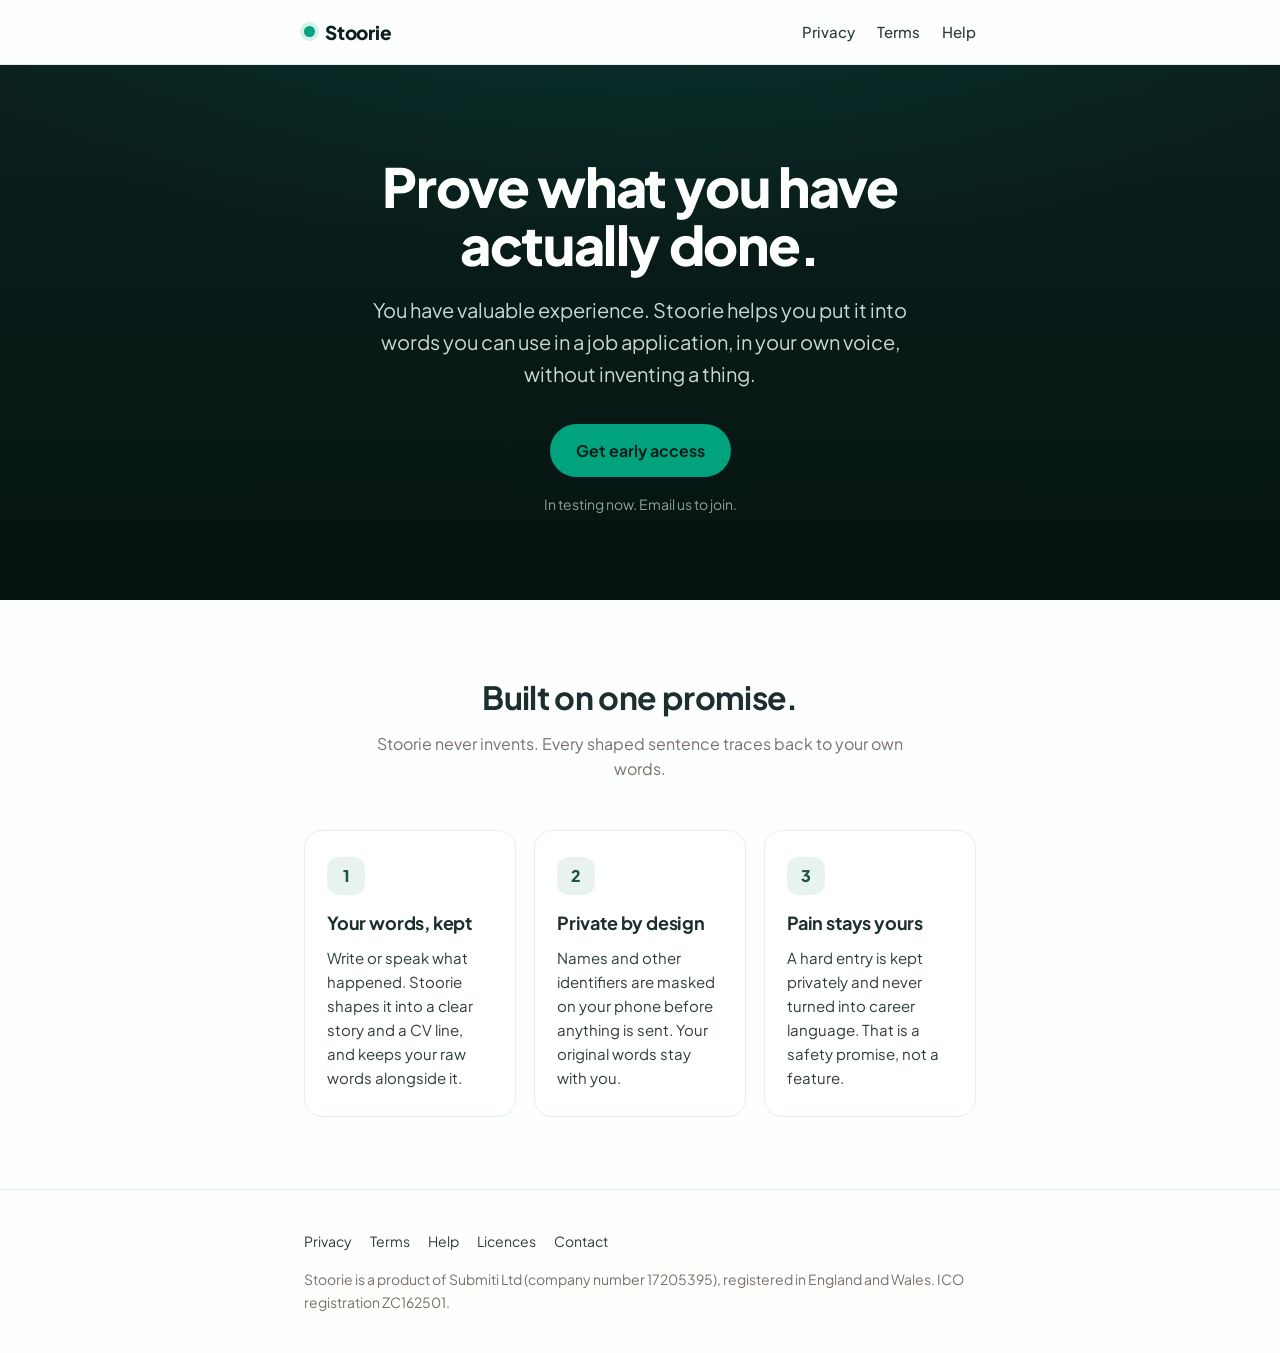
==== index.html @ b96b311a "Initial publish: Stoorie site (privacy, terms, help, landing)" ====
<!doctype html>
<html lang="en">
<head>
<meta charset="utf-8" />
<meta name="viewport" content="width=device-width, initial-scale=1" />
<title>Stoorie, prove what you have done</title>
<meta name="description" content="Stoorie turns the real things you have done into language you can use in job applications and interviews, without inventing anything." />
<link rel="preconnect" href="https://fonts.googleapis.com" />
<link rel="preconnect" href="https://fonts.gstatic.com" crossorigin />
<link href="https://fonts.googleapis.com/css2?family=IBM+Plex+Mono:wght@400;500&family=Plus+Jakarta+Sans:wght@400;500;600;700;800&display=swap" rel="stylesheet" />
<link rel="stylesheet" href="styles.css" />
</head>
<body>
<header class="site-head"><div class="wrap">
  <a class="brand" href="index.html"><span class="dot"></span>Stoorie</a>
  <nav class="nav">
    <a href="privacy.html">Privacy</a>
    <a href="terms.html">Terms</a>
    <a href="help.html">Help</a>
  </nav>
</div></header>
<section class="hero"><div class="wrap">
  <h1>Prove what you have actually done.</h1>
  <p>You have valuable experience. Stoorie helps you put it into words you can use in a job application, in your own voice, without inventing a thing.</p>
  <a class="cta" href="mailto:admin@stoorie.com?subject=Stoorie%20early%20access">Get early access</a>
  <span class="cta-note">In testing now. Email us to join.</span>
</div></section>

<section class="promise"><div class="wrap">
  <h2>Built on one promise.</h2>
  <p class="lead">Stoorie never invents. Every shaped sentence traces back to your own words.</p>
  <div class="cards">
    <div class="card">
      <span class="mark">1</span>
      <h3>Your words, kept</h3>
      <p>Write or speak what happened. Stoorie shapes it into a clear story and a CV line, and keeps your raw words alongside it.</p>
    </div>
    <div class="card">
      <span class="mark">2</span>
      <h3>Private by design</h3>
      <p>Names and other identifiers are masked on your phone before anything is sent. Your original words stay with you.</p>
    </div>
    <div class="card">
      <span class="mark">3</span>
      <h3>Pain stays yours</h3>
      <p>A hard entry is kept privately and never turned into career language. That is a safety promise, not a feature.</p>
    </div>
  </div>
</div></section>
<footer class="site-foot"><div class="wrap">
  <div class="links">
    <a href="privacy.html">Privacy</a>
    <a href="terms.html">Terms</a>
    <a href="help.html">Help</a>
    <a href="licences.html">Licences</a>
    <a href="mailto:admin@stoorie.com">Contact</a>
  </div>
  <div class="legal-line">
    Stoorie is a product of Submiti Ltd (company number 17205395),
    registered in England and Wales. ICO registration ZC162501.
  </div>
</div></footer>
</body>
</html>
---- styles.css ----
/* Stoorie marketing + legal site. Brand colours mirror mobile/src/theme.ts. */
:root {
  --dark: #0A1F1E;
  --deeper: #06140F;
  --light: #FDFFFE;
  --paper: #FEFEFC;
  --surface: #FFFFFF;
  --act: #00664E;
  --act-deep: #004D3A;
  --act-bright: #00A37D;
  --sage: #E8F3EF;
  --sage-ink: #1E5347;
  --text: #1C2E2D;
  --text-soft: #2E3D3C;
  --text-mute: #78716C;
  --border: #E8EEEB;
  --maxw: 720px;
}

* { box-sizing: border-box; }

html { -webkit-text-size-adjust: 100%; scroll-behavior: smooth; }

body {
  margin: 0;
  font-family: 'Plus Jakarta Sans', -apple-system, BlinkMacSystemFont, 'Segoe UI', Roboto, sans-serif;
  color: var(--text);
  background: var(--light);
  line-height: 1.6;
  -webkit-font-smoothing: antialiased;
}

a { color: var(--act); text-decoration: none; }
a:hover { text-decoration: underline; }

.wrap { max-width: var(--maxw); margin: 0 auto; padding: 0 24px; }

/* Header */
.site-head {
  position: sticky; top: 0; z-index: 10;
  background: rgba(253, 255, 254, 0.86);
  backdrop-filter: saturate(160%) blur(12px);
  border-bottom: 1px solid var(--border);
}
.site-head .wrap {
  display: flex; align-items: center; justify-content: space-between;
  height: 64px;
}
.brand {
  display: inline-flex; align-items: center; gap: 10px;
  font-weight: 800; font-size: 19px; letter-spacing: -0.01em;
  color: var(--dark);
}
.brand:hover { text-decoration: none; }
.brand .dot {
  width: 11px; height: 11px; border-radius: 50%;
  background: var(--act-bright);
  box-shadow: 0 0 0 4px rgba(0, 163, 125, 0.16);
}
.nav { display: flex; gap: 22px; font-size: 15px; font-weight: 500; }
.nav a { color: var(--text-soft); }

/* Hero */
.hero {
  background:
    radial-gradient(1100px 460px at 50% -120px, rgba(0,163,125,0.16), transparent 70%),
    linear-gradient(180deg, var(--dark), var(--deeper));
  color: var(--light);
  padding: 92px 0 84px;
  text-align: center;
}
.hero h1 {
  font-size: clamp(34px, 6vw, 54px);
  line-height: 1.08; letter-spacing: -0.025em;
  font-weight: 800; margin: 0 0 20px;
}
.hero p {
  font-size: clamp(17px, 2.4vw, 20px);
  color: #C8D8D3; max-width: 560px; margin: 0 auto 34px;
}
.cta {
  display: inline-flex; align-items: center; gap: 9px;
  background: var(--act-bright); color: #04201A;
  font-weight: 700; font-size: 16px;
  padding: 14px 26px; border-radius: 999px;
  transition: transform 0.12s ease, background 0.12s ease;
}
.cta:hover { background: #18B690; text-decoration: none; transform: translateY(-1px); }
.cta-note { display: block; margin-top: 16px; font-size: 14px; color: #8AA39C; }

/* Promise strip */
.promise { padding: 72px 0; }
.promise h2 {
  text-align: center; font-size: clamp(24px, 4vw, 32px);
  letter-spacing: -0.02em; margin: 0 0 8px;
}
.promise .lead {
  text-align: center; color: var(--text-mute);
  max-width: 540px; margin: 0 auto 48px;
}
.cards { display: grid; gap: 18px; grid-template-columns: 1fr; }
@media (min-width: 640px) { .cards { grid-template-columns: repeat(3, 1fr); } }
.card {
  background: var(--surface);
  border: 1px solid var(--border);
  border-radius: 18px;
  padding: 26px 22px;
}
.card h3 { margin: 0 0 8px; font-size: 18px; letter-spacing: -0.01em; }
.card p { margin: 0; color: var(--text-soft); font-size: 15px; }
.card .mark {
  display: inline-flex; width: 38px; height: 38px; margin-bottom: 14px;
  align-items: center; justify-content: center;
  border-radius: 12px; background: var(--sage); color: var(--sage-ink);
  font-weight: 800;
}

/* Legal / doc pages */
.doc { padding: 56px 0 96px; }
.doc-head { margin-bottom: 36px; }
.doc-head h1 {
  font-size: clamp(28px, 5vw, 40px); letter-spacing: -0.025em;
  margin: 0 0 6px;
}
.doc-head .updated { color: var(--text-mute); font-size: 14px; }
.doc h2 {
  font-size: 20px; letter-spacing: -0.01em;
  margin: 34px 0 8px; color: var(--dark);
}
.doc p { margin: 0 0 14px; color: var(--text-soft); }
.doc .faq { border-top: 1px solid var(--border); padding: 22px 0; }
.doc .faq:last-of-type { border-bottom: 1px solid var(--border); }
.doc .faq h3 { margin: 0 0 8px; font-size: 17px; letter-spacing: -0.01em; }
.doc .faq p { margin: 0; }
.doc table { width: 100%; border-collapse: collapse; margin: 18px 0; font-size: 15px; }
.doc th, .doc td { text-align: left; padding: 11px 12px; border-bottom: 1px solid var(--border); }
.doc th { color: var(--text-mute); font-weight: 600; font-size: 13px; text-transform: uppercase; letter-spacing: 0.04em; }
.doc code { font-family: 'IBM Plex Mono', ui-monospace, monospace; font-size: 0.92em; }

/* Footer */
.site-foot {
  border-top: 1px solid var(--border);
  background: var(--paper);
  padding: 40px 0;
  font-size: 14px; color: var(--text-mute);
}
.site-foot .wrap {
  display: flex; flex-wrap: wrap; gap: 16px 28px;
  align-items: center; justify-content: space-between;
}
.site-foot .links { display: flex; flex-wrap: wrap; gap: 18px; }
.site-foot a { color: var(--text-soft); }
.site-foot .legal-line { width: 100%; color: var(--text-mute); }
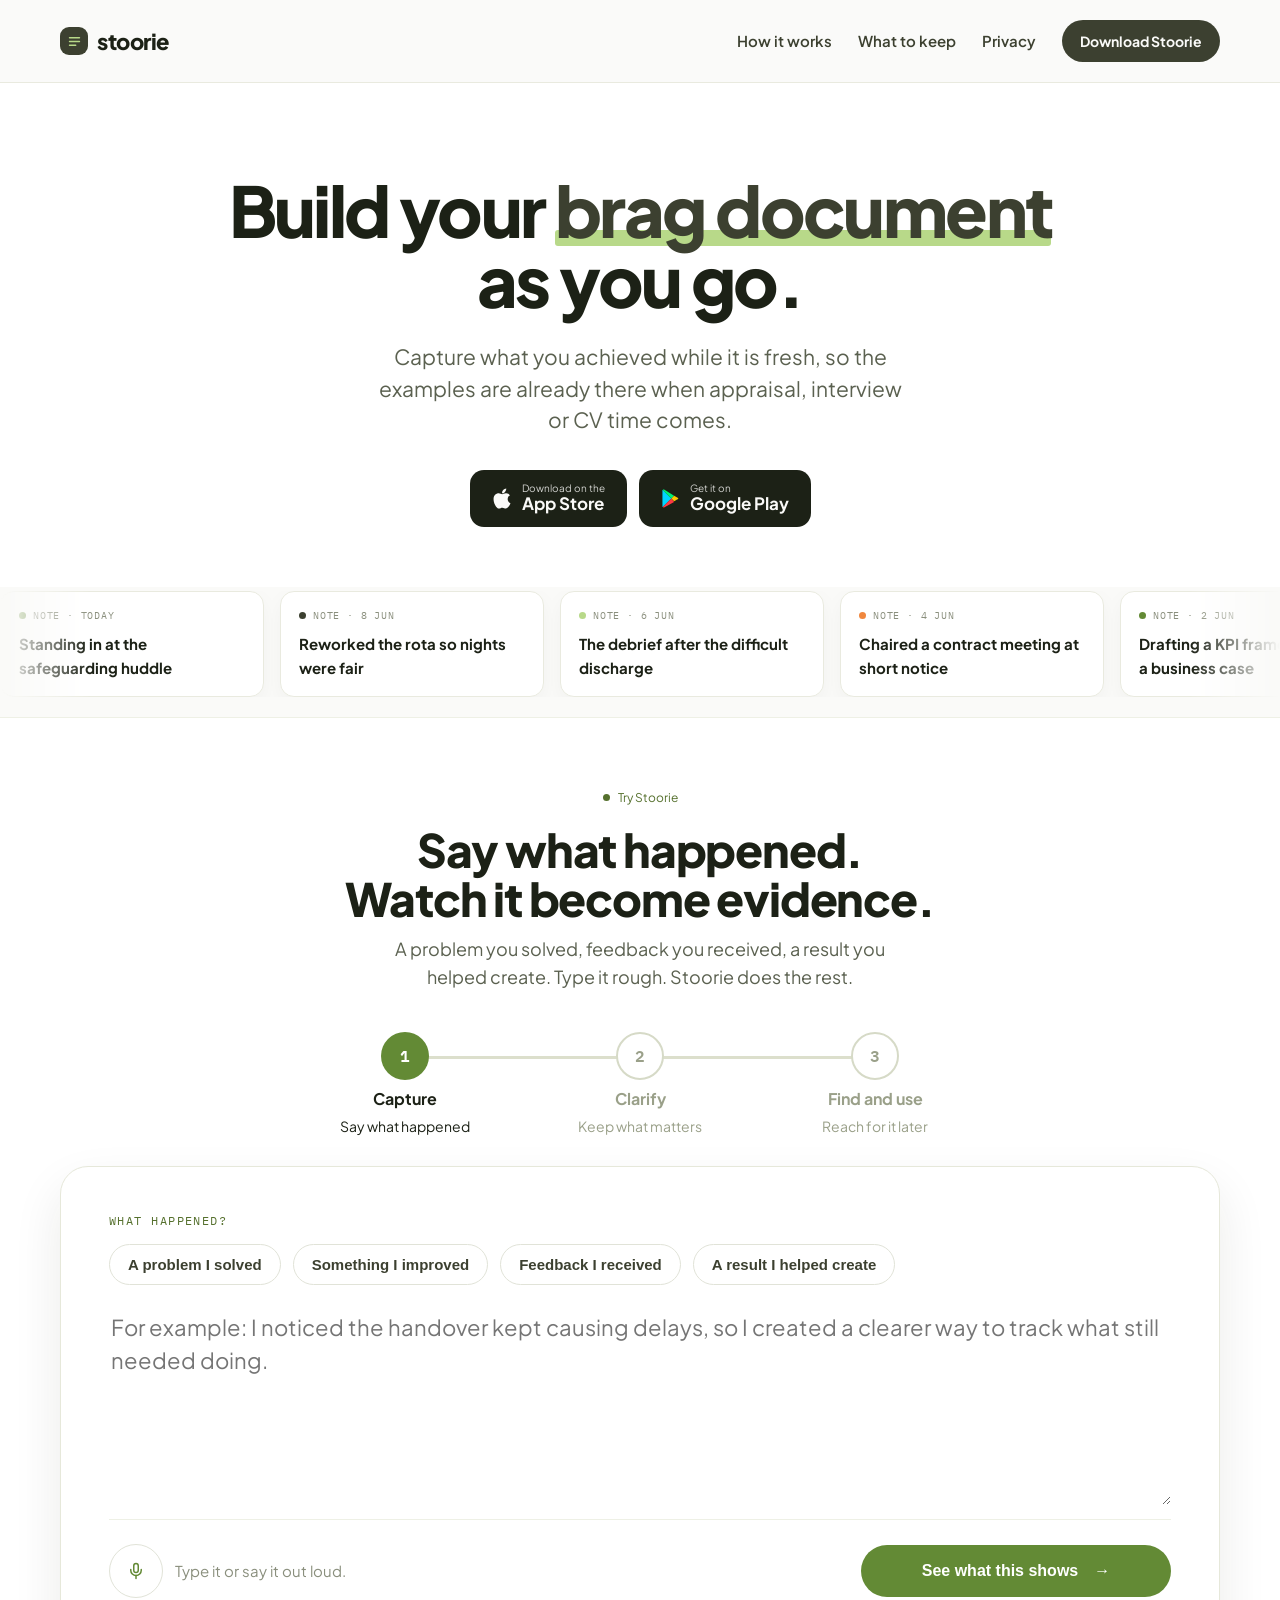
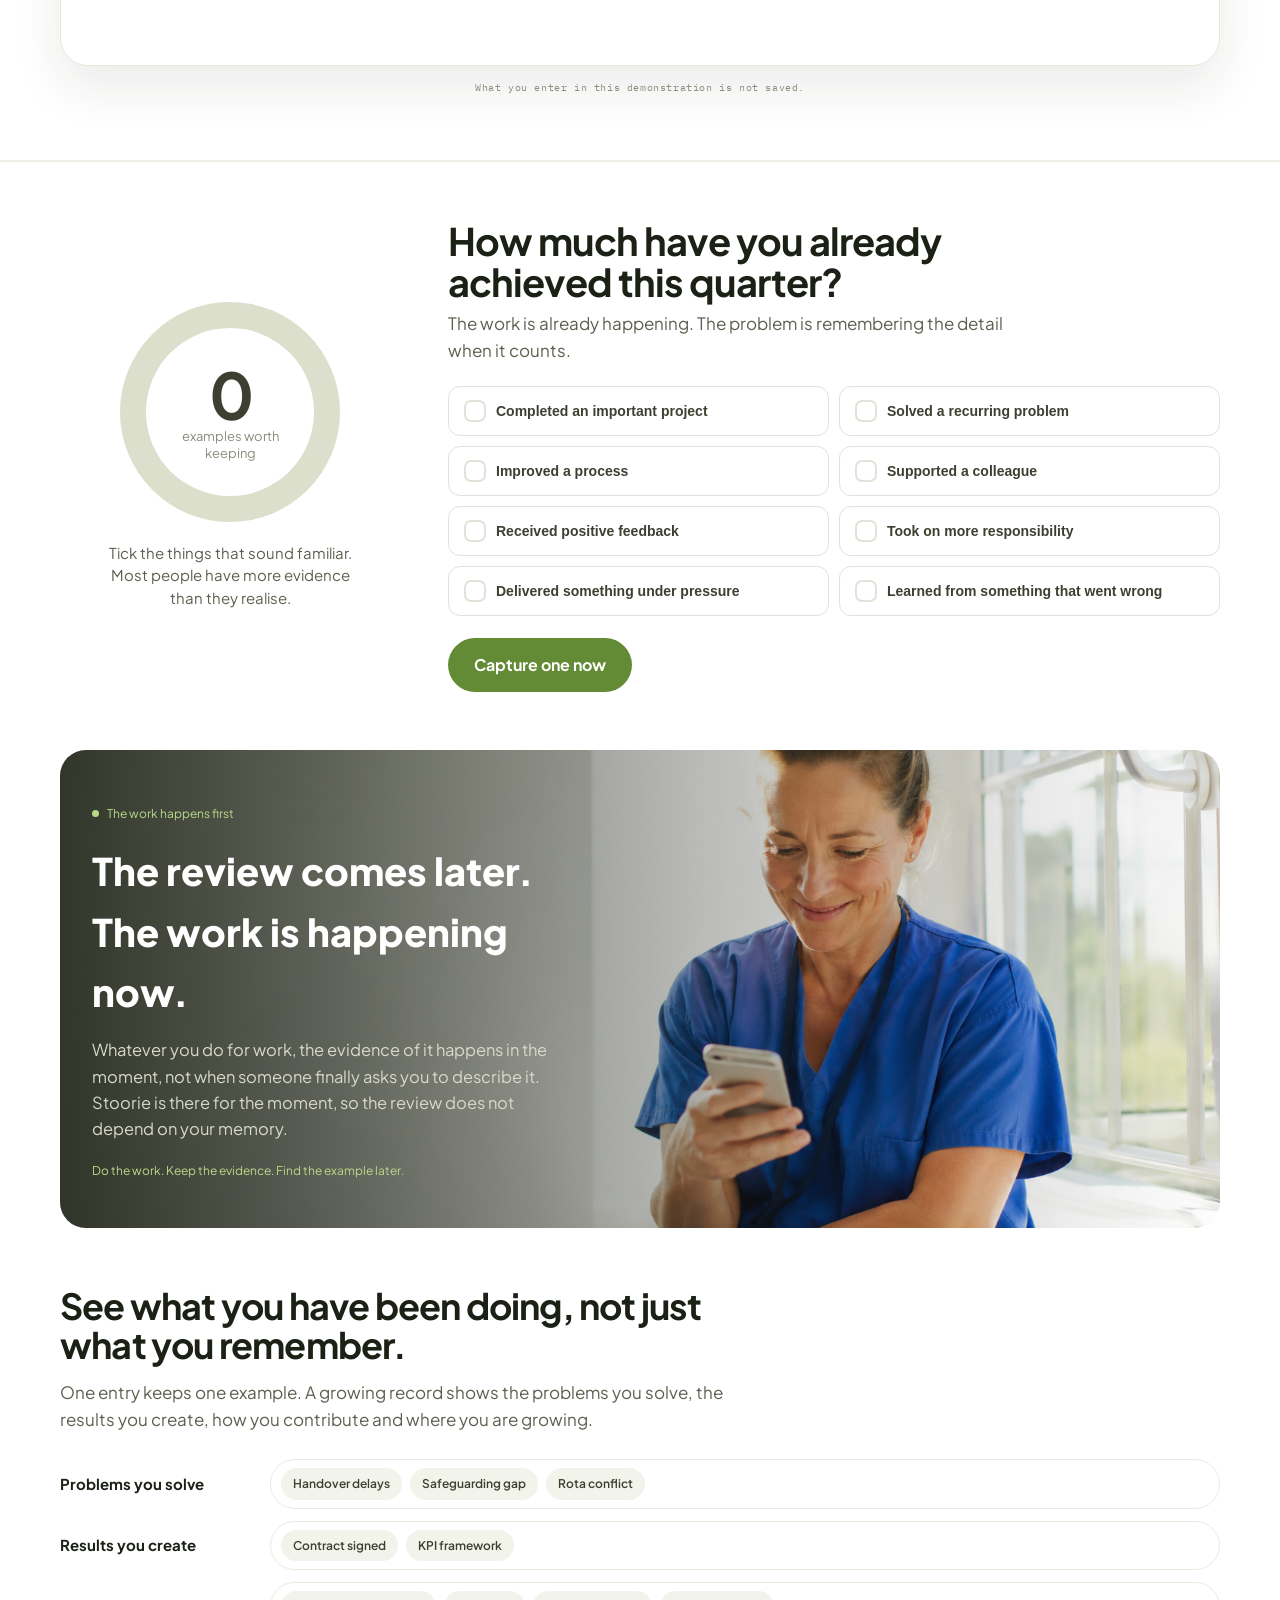
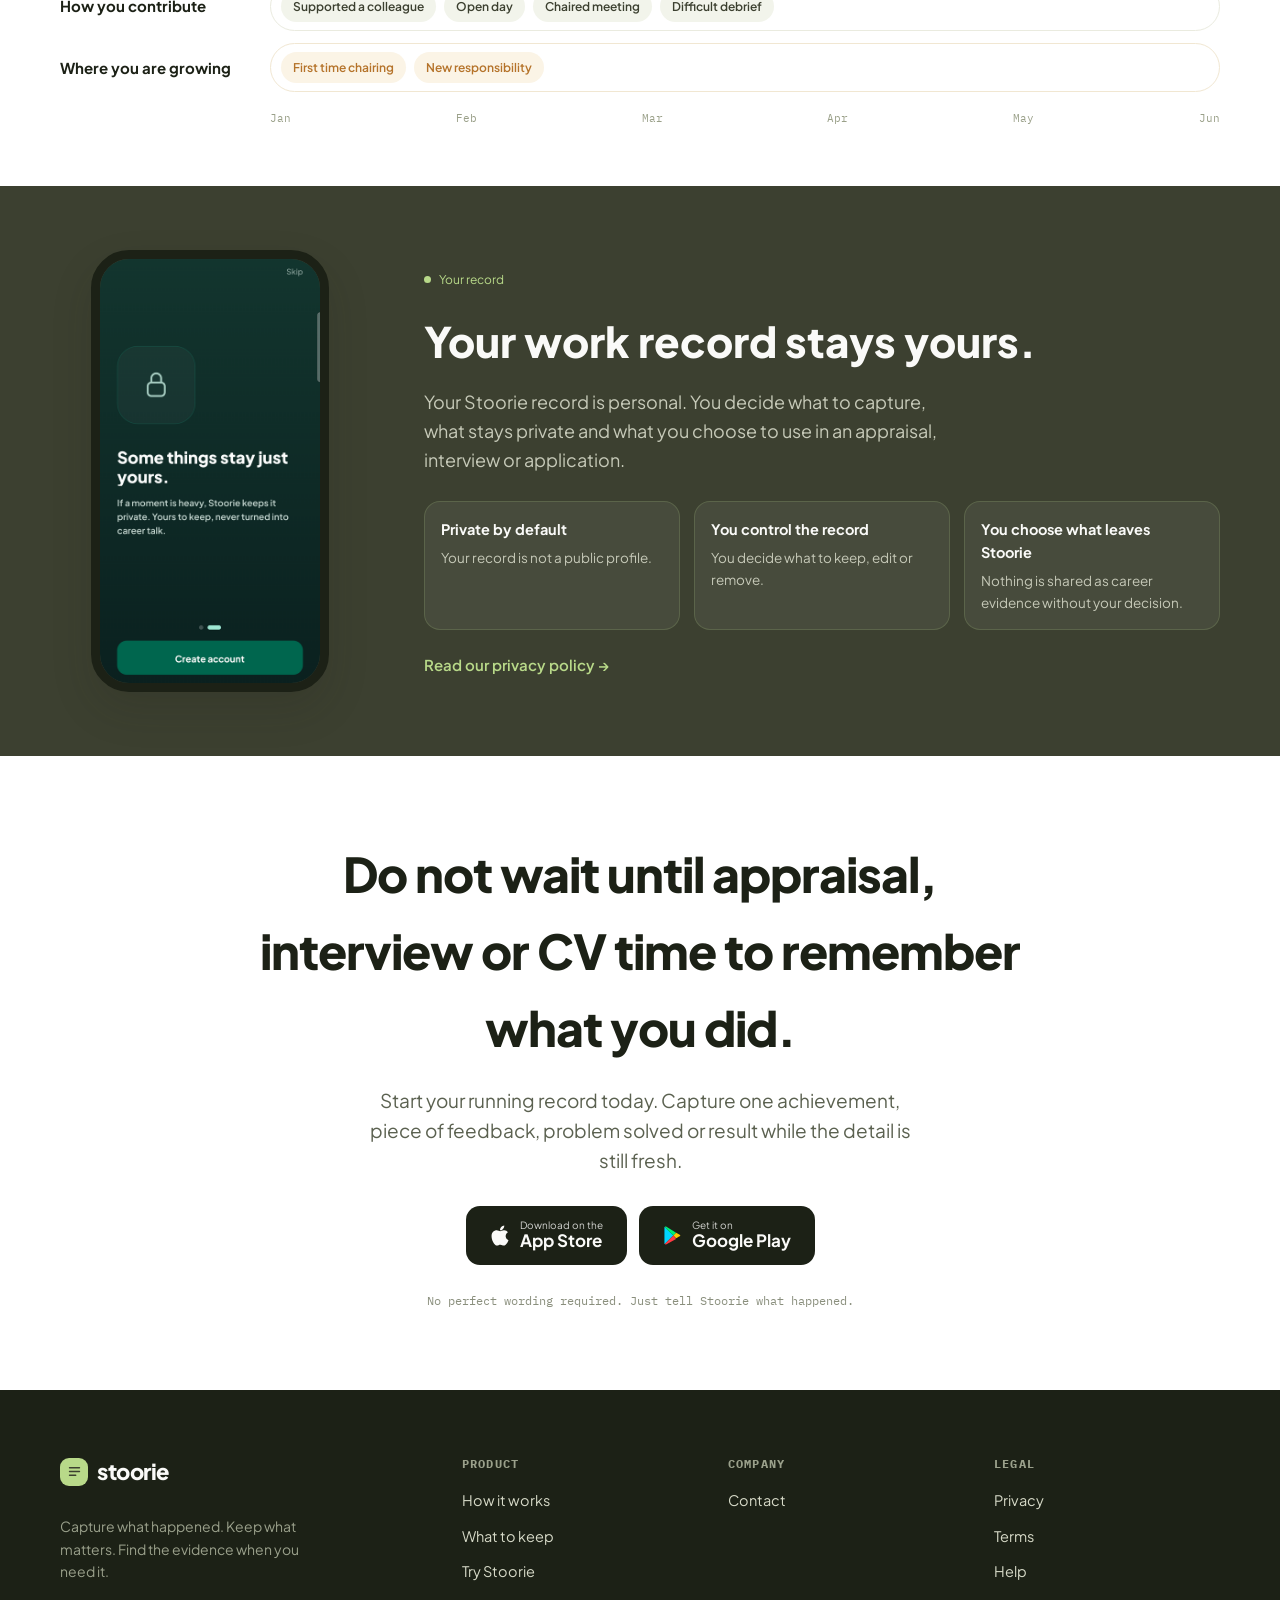
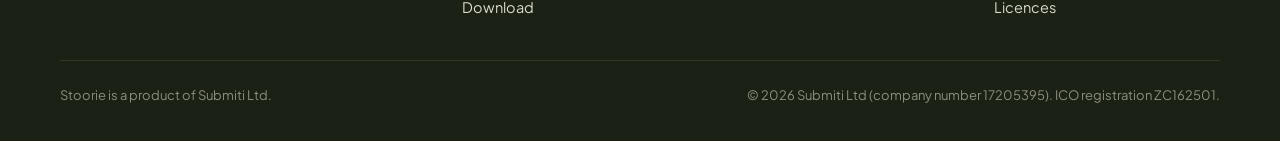
==== commit 0271f0b8: "Publish Stoorie site 2026-10-14T15:06Z" ====
--- a/index.html
+++ b/index.html
@@ -3,62 +3,193 @@
 <head>
 <meta charset="utf-8" />
 <meta name="viewport" content="width=device-width, initial-scale=1" />
-<title>Stoorie, prove what you have done</title>
-<meta name="description" content="Stoorie turns the real things you have done into language you can use in job applications and interviews, without inventing anything." />
+<title>Stoorie | Brag document, build yours as you go</title>
+<meta name="description" content="Stoorie helps you capture your achievements, feedback and results while they are still fresh, so your examples are ready for appraisals, interviews, CV updates and promotions." />
 <link rel="preconnect" href="https://fonts.googleapis.com" />
 <link rel="preconnect" href="https://fonts.gstatic.com" crossorigin />
-<link href="https://fonts.googleapis.com/css2?family=IBM+Plex+Mono:wght@400;500&family=Plus+Jakarta+Sans:wght@400;500;600;700;800&display=swap" rel="stylesheet" />
+<link href="https://fonts.googleapis.com/css2?family=IBM+Plex+Mono:wght@400;500;600&family=Plus+Jakarta+Sans:wght@400;500;600;700;800&display=swap" rel="stylesheet" />
 <link rel="stylesheet" href="styles.css" />
 </head>
 <body>
 <header class="site-head"><div class="wrap">
-  <a class="brand" href="index.html"><span class="dot"></span>Stoorie</a>
+  <a class="brand" href="index.html"><span class="mark"><svg width="15" height="15" viewBox="0 0 24 24" fill="none" stroke="#B8D989" stroke-width="2.2" stroke-linecap="round" stroke-linejoin="round"><path d="M4 6h16M4 12h16M4 18h10"></path></svg></span><span>stoorie</span></a>
   <nav class="nav">
-    <a href="privacy.html">Privacy</a>
-    <a href="terms.html">Terms</a>
-    <a href="help.html">Help</a>
+    <a class="navlink" href="#try">How it works</a>
+    <a class="navlink" href="#keep">What to keep</a>
+    <a class="navlink" href="privacy.html">Privacy</a>
+    <a class="pill pill-cta hide-sm" href="download.html">Download Stoorie</a>
   </nav>
 </div></header>
-<section class="hero"><div class="wrap">
-  <h1>Prove what you have actually done.</h1>
-  <p>You have valuable experience. Stoorie helps you put it into words you can use in a job application, in your own voice, without inventing a thing.</p>
-  <a class="cta" href="mailto:admin@stoorie.com?subject=Stoorie%20early%20access">Get early access</a>
-  <span class="cta-note">In testing now. Email us to join.</span>
+<section class="hero hero-statement"><div class="wrap">
+  <h1>Build your <span class="hero-highlight">brag document</span> as you go.</h1>
+  <p class="lead">Capture what you achieved while it is fresh, so the examples are already there when appraisal, interview or CV time comes.</p>
+  <div class="store-row">
+  <a class="store-btn" href="https://testflight.apple.com/join/TdhqrNe7" target="_blank" rel="noopener"><svg viewBox="0 0 384 512" width="20" height="23" fill="currentColor"><path d="M318.7 268.7c-.2-36.7 16.4-64.4 50-84.8-18.8-26.9-47.2-41.7-84.7-44.6-35.5-2.8-74.3 20.7-88.5 20.7-15 0-49.4-19.7-76.4-19.7C63.3 141.2 4 184.8 4 273.5q0 39.3 14.4 81.2c12.8 36.7 59 126.7 107.2 125.2 25.2-.6 43-17.9 75.8-17.9 31.8 0 48.3 17.9 76.4 17.9 48.6-.7 90.4-82.5 102.6-119.3-65.2-30.7-61.7-90-61.7-91.9zm-56.6-164.2c27.3-32.4 24.8-61.9 24-72.5-24.1 1.4-52 16.4-67.9 34.9-17.5 19.8-27.8 44.3-25.6 71.9 26.1 2 49.9-11.4 69.5-34.3z"></path></svg><span class="lines"><span class="top">Download on the</span><span class="bottom">App Store</span></span></a>
+  <a class="store-btn" href="https://play.google.com/store/apps/details?id=com.submiti.stoorie" target="_blank" rel="noopener"><svg viewBox="0 0 512 512" width="19" height="21"><path fill="#00D4FF" d="M47 24C42 27 39 33 39 41v430c0 8 3 14 8 17l232-232z"></path><path fill="#00F076" d="M47 24l232 232 74-74L83 16C69 8 55 13 47 24z"></path><path fill="#FFC900" d="M353 182l-74 74 74 74 96-52c23-13 23-31 0-44z"></path><path fill="#FF3A44" d="M279 256L47 488c8 11 22 16 36 8l270-148z"></path></svg><span class="lines"><span class="top">Get it on</span><span class="bottom">Google Play</span></span></a></div>
 </div></section>
 
-<section class="promise"><div class="wrap">
-  <h2>Built on one promise.</h2>
-  <p class="lead">Stoorie never invents. Every shaped sentence traces back to your own words.</p>
-  <div class="cards">
-    <div class="card">
-      <span class="mark">1</span>
-      <h3>Your words, kept</h3>
-      <p>Write or speak what happened. Stoorie shapes it into a clear story and a CV line, and keeps your raw words alongside it.</p>
+<section class="marquee-band"><div class="marquee-mask">
+  <div class="marquee-track">
+    <div class="note-card"><div class="meta"><span class="dot" style="background:#638A35"></span>Note · today</div><div class="title">Standing in at the safeguarding huddle</div></div>
+<div class="note-card"><div class="meta"><span class="dot" style="background:#3C4030"></span>Note · 8 Jun</div><div class="title">Reworked the rota so nights were fair</div></div>
+<div class="note-card"><div class="meta"><span class="dot" style="background:#B8D989"></span>Note · 6 Jun</div><div class="title">The debrief after the difficult discharge</div></div>
+<div class="note-card"><div class="meta"><span class="dot" style="background:#F0873E"></span>Note · 4 Jun</div><div class="title">Chaired a contract meeting at short notice</div></div>
+<div class="note-card"><div class="meta"><span class="dot" style="background:#638A35"></span>Note · 2 Jun</div><div class="title">Drafting a KPI framework from a business case</div></div>
+<div class="note-card"><div class="meta"><span class="dot" style="background:#3C4030"></span>Note · 1 Jun</div><div class="title">Held the community open day together</div></div>
+    <div class="note-card"><div class="meta"><span class="dot" style="background:#638A35"></span>Note · today</div><div class="title">Standing in at the safeguarding huddle</div></div>
+<div class="note-card"><div class="meta"><span class="dot" style="background:#3C4030"></span>Note · 8 Jun</div><div class="title">Reworked the rota so nights were fair</div></div>
+<div class="note-card"><div class="meta"><span class="dot" style="background:#B8D989"></span>Note · 6 Jun</div><div class="title">The debrief after the difficult discharge</div></div>
+<div class="note-card"><div class="meta"><span class="dot" style="background:#F0873E"></span>Note · 4 Jun</div><div class="title">Chaired a contract meeting at short notice</div></div>
+<div class="note-card"><div class="meta"><span class="dot" style="background:#638A35"></span>Note · 2 Jun</div><div class="title">Drafting a KPI framework from a business case</div></div>
+<div class="note-card"><div class="meta"><span class="dot" style="background:#3C4030"></span>Note · 1 Jun</div><div class="title">Held the community open day together</div></div>
+  </div>
+</div></section>
+
+<section class="section demo-section corrected-demo" id="try"><div class="wrap">
+  <div class="section-head">
+    <div class="eyebrow" style="justify-content:center"><span class="dot"></span>Try Stoorie</div>
+    <h2>Say what happened. Watch it become evidence.</h2>
+    <p>A problem you solved, feedback you received, a result you helped create. Type it rough. Stoorie does the rest.</p>
+  </div>
+  <div class="stage-rail" data-demo-stage="0">
+    <div class="stage-line"><span></span></div>
+    <div class="stage-node active"><span class="stage-number">1</span><strong>Capture</strong><small>Say what happened</small></div>
+    <div class="stage-node"><span class="stage-number">2</span><strong>Clarify</strong><small>Keep what matters</small></div>
+    <div class="stage-node"><span class="stage-number">3</span><strong>Find and use</strong><small>Reach for it later</small></div>
+  </div>
+  <div class="demo-stage-card">
+    <div class="demo-card demo-entry">
+      <span class="demo-label">What happened?</span>
+      <div class="chip-row">
+        <button type="button" class="chip" data-example="problem">A problem I solved</button>
+        <button type="button" class="chip" data-example="improved">Something I improved</button>
+        <button type="button" class="chip" data-example="feedback">Feedback I received</button>
+        <button type="button" class="chip" data-example="result">A result I helped create</button>
+      </div>
+      <form data-demo-form>
+        <textarea class="demo-input" placeholder="For example: I noticed the handover kept causing delays, so I created a clearer way to track what still needed doing."></textarea>
+        <div class="demo-actions">
+          <button type="button" class="mic-btn" data-demo-mic aria-label="Record">
+            <svg width="18" height="18" viewBox="0 0 24 24" fill="none" stroke="#638A35" stroke-width="2" stroke-linecap="round" stroke-linejoin="round"><path d="M12 2a3 3 0 0 0-3 3v6a3 3 0 0 0 6 0V5a3 3 0 0 0-3-3z"></path><path d="M19 10v1a7 7 0 0 1-14 0v-1"></path><path d="M12 18v4"></path></svg>
+          </button>
+          <span class="mic-note" data-demo-mic-note>Type it or say it out loud.</span>
+          <button type="submit" class="submit-btn" data-demo-submit>See what this shows <span aria-hidden="true">&#8594;</span></button>
+        </div>
+      </form>
     </div>
-    <div class="card">
-      <span class="mark">2</span>
-      <h3>Private by design</h3>
-      <p>Names and other identifiers are masked on your phone before anything is sent. Your original words stay with you.</p>
+    <div class="demo-card demo-output" data-demo-output hidden></div>
+  </div>
+  <div class="demo-fineprint">What you enter in this demonstration is not saved.</div>
+</div></section>
+
+<section class="section corrected-checklist" id="keep"><div class="wrap checklist-layout">
+  <div class="scoreboard">
+    <div class="score-ring" data-score-ring><div><strong data-score-count>0</strong><span data-score-word>examples worth keeping</span></div></div>
+    <p data-tally-sub>Tick the things that sound familiar. Most people have more evidence than they realise.</p>
+  </div>
+  <div class="checklist-copy">
+    <h2>How much have you already achieved this quarter?</h2>
+    <p>The work is already happening. The problem is remembering the detail when it counts.</p>
+    <div class="check-grid">
+      <button type="button" class="check-item"><span class="box"><svg width="12" height="12" viewBox="0 0 24 24" fill="none" stroke="#fff" stroke-width="3" stroke-linecap="round" stroke-linejoin="round"><path d="M20 6 9 17l-5-5"></path></svg></span>Completed an important project</button>
+<button type="button" class="check-item"><span class="box"><svg width="12" height="12" viewBox="0 0 24 24" fill="none" stroke="#fff" stroke-width="3" stroke-linecap="round" stroke-linejoin="round"><path d="M20 6 9 17l-5-5"></path></svg></span>Solved a recurring problem</button>
+<button type="button" class="check-item"><span class="box"><svg width="12" height="12" viewBox="0 0 24 24" fill="none" stroke="#fff" stroke-width="3" stroke-linecap="round" stroke-linejoin="round"><path d="M20 6 9 17l-5-5"></path></svg></span>Improved a process</button>
+<button type="button" class="check-item"><span class="box"><svg width="12" height="12" viewBox="0 0 24 24" fill="none" stroke="#fff" stroke-width="3" stroke-linecap="round" stroke-linejoin="round"><path d="M20 6 9 17l-5-5"></path></svg></span>Supported a colleague</button>
+<button type="button" class="check-item"><span class="box"><svg width="12" height="12" viewBox="0 0 24 24" fill="none" stroke="#fff" stroke-width="3" stroke-linecap="round" stroke-linejoin="round"><path d="M20 6 9 17l-5-5"></path></svg></span>Received positive feedback</button>
+<button type="button" class="check-item"><span class="box"><svg width="12" height="12" viewBox="0 0 24 24" fill="none" stroke="#fff" stroke-width="3" stroke-linecap="round" stroke-linejoin="round"><path d="M20 6 9 17l-5-5"></path></svg></span>Took on more responsibility</button>
+<button type="button" class="check-item"><span class="box"><svg width="12" height="12" viewBox="0 0 24 24" fill="none" stroke="#fff" stroke-width="3" stroke-linecap="round" stroke-linejoin="round"><path d="M20 6 9 17l-5-5"></path></svg></span>Delivered something under pressure</button>
+<button type="button" class="check-item"><span class="box"><svg width="12" height="12" viewBox="0 0 24 24" fill="none" stroke="#fff" stroke-width="3" stroke-linecap="round" stroke-linejoin="round"><path d="M20 6 9 17l-5-5"></path></svg></span>Learned from something that went wrong</button>
     </div>
-    <div class="card">
-      <span class="mark">3</span>
-      <h3>Pain stays yours</h3>
-      <p>A hard entry is kept privately and never turned into career language. That is a safety promise, not a feature.</p>
+    <a class="pill pill-act" href="#try">Capture one now</a>
+  </div>
+</div></section>
+
+<section class="photo-band-wrap"><div class="wrap">
+  <div class="photo-band" style="background-image:url('assets/photo-nurse.jpg')">
+    <div class="photo-band-content">
+      <div class="eyebrow"><span class="dot" style="background:#B8D989"></span>The work happens first</div>
+      <h2>The review comes later. The work is happening now.</h2>
+      <p>Whatever you do for work, the evidence of it happens in the moment, not when someone finally asks you to describe it. Stoorie is there for the moment, so the review does not depend on your memory.</p>
+      <div class="tagline">Do the work. Keep the evidence. Find the example later.</div>
     </div>
   </div>
 </div></section>
+
+<section class="section patterns-section"><div class="wrap">
+  <div class="patterns-head">
+    <h2>See what you have been doing, not just what you remember.</h2>
+    <p>One entry keeps one example. A growing record shows the problems you solve, the results you create, how you contribute and where you are growing.</p>
+  </div>
+  <div class="pattern-rows">
+    <div class="pattern-row"><strong>Problems you solve</strong><div><span>Handover delays</span><span>Safeguarding gap</span><span>Rota conflict</span></div></div>
+    <div class="pattern-row"><strong>Results you create</strong><div><span>Contract signed</span><span>KPI framework</span></div></div>
+    <div class="pattern-row"><strong>How you contribute</strong><div><span>Supported a colleague</span><span>Open day</span><span>Chaired meeting</span><span>Difficult debrief</span></div></div>
+    <div class="pattern-row growth"><strong>Where you are growing</strong><div><span>First time chairing</span><span>New responsibility</span></div></div>
+    <div class="pattern-months"><span>Jan</span><span>Feb</span><span>Mar</span><span>Apr</span><span>May</span><span>Jun</span></div>
+  </div>
+</div></section>
+
+<section class="privacy-section"><div class="wrap">
+  <div class="privacy-grid">
+    <div class="phone-mock"><img src="assets/scr-privacy.png" alt="Stoorie privacy screen" loading="lazy" /></div>
+    <div>
+      <div class="eyebrow"><span class="dot" style="background:#B8D989"></span>Your record</div>
+      <h2>Your work record stays yours.</h2>
+      <p class="lead-text">Your Stoorie record is personal. You decide what to capture, what stays private and what you choose to use in an appraisal, interview or application.</p>
+      <div class="mini-cards">
+        <div class="mini-card"><div class="t">Private by default</div><div class="d">Your record is not a public profile.</div></div>
+        <div class="mini-card"><div class="t">You control the record</div><div class="d">You decide what to keep, edit or remove.</div></div>
+        <div class="mini-card"><div class="t">You choose what leaves Stoorie</div><div class="d">Nothing is shared as career evidence without your decision.</div></div>
+      </div>
+      <a class="readmore" href="privacy.html">Read our privacy policy &rarr;</a>
+    </div>
+  </div>
+</div></section>
+
+<section class="final-cta"><div class="wrap">
+  <h2>Do not wait until appraisal, interview or CV time to remember what you did.</h2>
+  <p class="lead">Start your running record today. Capture one achievement, piece of feedback, problem solved or result while the detail is still fresh.</p>
+  <div class="store-row">
+  <a class="store-btn" href="https://testflight.apple.com/join/TdhqrNe7" target="_blank" rel="noopener"><svg viewBox="0 0 384 512" width="20" height="23" fill="currentColor"><path d="M318.7 268.7c-.2-36.7 16.4-64.4 50-84.8-18.8-26.9-47.2-41.7-84.7-44.6-35.5-2.8-74.3 20.7-88.5 20.7-15 0-49.4-19.7-76.4-19.7C63.3 141.2 4 184.8 4 273.5q0 39.3 14.4 81.2c12.8 36.7 59 126.7 107.2 125.2 25.2-.6 43-17.9 75.8-17.9 31.8 0 48.3 17.9 76.4 17.9 48.6-.7 90.4-82.5 102.6-119.3-65.2-30.7-61.7-90-61.7-91.9zm-56.6-164.2c27.3-32.4 24.8-61.9 24-72.5-24.1 1.4-52 16.4-67.9 34.9-17.5 19.8-27.8 44.3-25.6 71.9 26.1 2 49.9-11.4 69.5-34.3z"></path></svg><span class="lines"><span class="top">Download on the</span><span class="bottom">App Store</span></span></a>
+  <a class="store-btn" href="https://play.google.com/store/apps/details?id=com.submiti.stoorie" target="_blank" rel="noopener"><svg viewBox="0 0 512 512" width="19" height="21"><path fill="#00D4FF" d="M47 24C42 27 39 33 39 41v430c0 8 3 14 8 17l232-232z"></path><path fill="#00F076" d="M47 24l232 232 74-74L83 16C69 8 55 13 47 24z"></path><path fill="#FFC900" d="M353 182l-74 74 74 74 96-52c23-13 23-31 0-44z"></path><path fill="#FF3A44" d="M279 256L47 488c8 11 22 16 36 8l270-148z"></path></svg><span class="lines"><span class="top">Get it on</span><span class="bottom">Google Play</span></span></a></div>
+  <div class="fine">No perfect wording required. Just tell Stoorie what happened.</div>
+</div></section>
 <footer class="site-foot"><div class="wrap">
-  <div class="links">
-    <a href="privacy.html">Privacy</a>
-    <a href="terms.html">Terms</a>
-    <a href="help.html">Help</a>
-    <a href="licences.html">Licences</a>
-    <a href="mailto:admin@stoorie.com">Contact</a>
+  <div class="foot-grid">
+    <div class="foot-brand">
+      <a class="brand" href="index.html"><span class="mark"><svg width="15" height="15" viewBox="0 0 24 24" fill="none" stroke="#B8D989" stroke-width="2.2" stroke-linecap="round" stroke-linejoin="round"><path d="M4 6h16M4 12h16M4 18h10"></path></svg></span><span>stoorie</span></a>
+      <p>Capture what happened. Keep what matters. Find the evidence when you need it.</p>
+    </div>
+    <div class="foot-col">
+      <h4>Product</h4>
+      <ul>
+        <li><a href="index.html#try">How it works</a></li>
+        <li><a href="index.html#keep">What to keep</a></li>
+        <li><a href="index.html#try">Try Stoorie</a></li>
+        <li><a href="download.html">Download</a></li>
+      </ul>
+    </div>
+    <div class="foot-col">
+      <h4>Company</h4>
+      <ul>
+        <li><a href="contact.html">Contact</a></li>
+      </ul>
+    </div>
+    <div class="foot-col">
+      <h4>Legal</h4>
+      <ul>
+        <li><a href="privacy.html">Privacy</a></li>
+        <li><a href="terms.html">Terms</a></li>
+        <li><a href="help.html">Help</a></li>
+        <li><a href="licences.html">Licences</a></li>
+      </ul>
+    </div>
   </div>
-  <div class="legal-line">
-    Stoorie is a product of Submiti Ltd (company number 17205395),
-    registered in England and Wales. ICO registration ZC162501.
+  <div class="foot-bottom">
+    <span>Stoorie is a product of Submiti Ltd.</span>
+    <span>&copy; 2026 Submiti Ltd (company number 17205395). ICO registration ZC162501.</span>
   </div>
 </div></footer>
+<script src="site.js"></script>
 </body>
 </html>
--- a/styles.css
+++ b/styles.css
@@ -1,20 +1,32 @@
-/* Stoorie marketing + legal site. Brand colours mirror mobile/src/theme.ts. */
+/* Stoorie marketing + legal site. Design tokens per website/extracted design handoff (2026-07-22). */
 :root {
-  --dark: #0A1F1E;
-  --deeper: #06140F;
-  --light: #FDFFFE;
-  --paper: #FEFEFC;
-  --surface: #FFFFFF;
-  --act: #00664E;
-  --act-deep: #004D3A;
-  --act-bright: #00A37D;
-  --sage: #E8F3EF;
-  --sage-ink: #1E5347;
-  --text: #1C2E2D;
-  --text-soft: #2E3D3C;
-  --text-mute: #78716C;
-  --border: #E8EEEB;
-  --maxw: 720px;
+  --paper: #FAFAF8;
+  --ink: #1C2116;
+  --body: #5b6150;
+  --faint: #8a8f7d;
+  --faint-2: #7c8170;
+  --act: #638A35;
+  --act-deep: #55702D;
+  --olive: #3C4030;
+  --mid-green: #97B85E;
+  --lime: #B8D989;
+  --border: #E9EADF;
+  --input-border: #E1E3D8;
+  --sage: #EFF1E7;
+  --dark: #1C2116;
+  --amber-bg: #F6E7CE;
+  --amber-ink: #B5732A;
+  --orange: #F0873E;
+  --error: #B5502F;
+  /* The one "pop" accent (2026-07-22), from the approved social palette's
+     additive kit. Base stays neutral cream, olive/green stays the brand and
+     action colour; violet is used only in small, contained moments. */
+  --violet: #A855B0;
+  --violet-deep: #7A3E82;
+  --violet-soft: #F6EAF8;
+  --maxw: 1320px;
+  --maxw-section: 1200px;
+  --maxw-text: 720px;
 }
 
 * { box-sizing: border-box; }
@@ -24,95 +36,391 @@
 body {
   margin: 0;
   font-family: 'Plus Jakarta Sans', -apple-system, BlinkMacSystemFont, 'Segoe UI', Roboto, sans-serif;
-  color: var(--text);
-  background: var(--light);
+  color: var(--ink);
+  background: var(--paper);
   line-height: 1.6;
   -webkit-font-smoothing: antialiased;
 }
 
-a { color: var(--act); text-decoration: none; }
-a:hover { text-decoration: underline; }
-
-.wrap { max-width: var(--maxw); margin: 0 auto; padding: 0 24px; }
+a { color: var(--act-deep); text-decoration: none; }
+a:hover { color: var(--olive); }
+
+.mono {
+  font-family: 'IBM Plex Mono', ui-monospace, monospace;
+  text-transform: uppercase;
+  letter-spacing: 0.14em;
+}
+
+.wrap { max-width: var(--maxw); margin: 0 auto; padding: 0 60px; }
+.wrap-narrow { max-width: var(--maxw-text); margin: 0 auto; padding: 0 40px; }
+
+@media (max-width: 720px) {
+  .wrap { padding: 0 22px; }
+  .wrap-narrow { padding: 0 22px; }
+}
 
 /* Header */
 .site-head {
-  position: sticky; top: 0; z-index: 10;
-  background: rgba(253, 255, 254, 0.86);
-  backdrop-filter: saturate(160%) blur(12px);
+  position: sticky; top: 0; z-index: 40;
+  background: rgba(250, 250, 248, 0.86);
+  backdrop-filter: saturate(160%) blur(10px);
+  -webkit-backdrop-filter: saturate(160%) blur(10px);
   border-bottom: 1px solid var(--border);
 }
 .site-head .wrap {
   display: flex; align-items: center; justify-content: space-between;
-  height: 64px;
+  padding-top: 20px; padding-bottom: 20px;
 }
 .brand {
+  display: inline-flex; align-items: center; gap: 9px;
+  font-weight: 800; font-size: 22px; letter-spacing: -0.5px;
+  color: var(--ink);
+}
+.brand:hover { color: var(--ink); }
+.brand .mark {
+  width: 28px; height: 28px; border-radius: 9px;
+  background: var(--olive);
+  display: grid; place-items: center; flex: none;
+}
+.nav { display: flex; align-items: center; gap: 26px; }
+.nav a.navlink { font-size: 15px; font-weight: 600; color: var(--olive); }
+.nav a.navlink:hover { color: var(--act); }
+.pill {
+  display: inline-flex; align-items: center; justify-content: center;
+  font-weight: 700; border-radius: 100px;
+  transition: transform 0.12s ease, background 0.12s ease;
+}
+.pill-cta {
+  background: var(--olive); color: #FAFAF8;
+  font-size: 14px; padding: 10px 18px;
+}
+.pill-cta:hover { color: #FAFAF8; background: #2c2f24; transform: translateY(-1px); }
+.pill-act {
+  background: var(--act); color: #fff;
+  font-size: 16px; padding: 14px 26px;
+}
+.pill-act:hover { color: #fff; background: var(--act-deep); transform: translateY(-1px); }
+.nav .hide-sm { display: inline-flex; }
+@media (max-width: 640px) {
+  .nav .navlink { display: none; }
+}
+
+/* Hero */
+.hero { text-align: center; padding: 80px 0 44px; }
+.eyebrow {
+  display: inline-flex; align-items: center; gap: 8px;
+  font-size: 12px; color: var(--act-deep); margin-bottom: 18px;
+}
+.eyebrow .dot { width: 7px; height: 7px; border-radius: 50%; background: var(--act-deep); flex: none; }
+.hero h1 {
+  font-size: clamp(32px, 6.2vw, 64px);
+  line-height: 1.08; letter-spacing: -1.4px;
+  font-weight: 800; margin: 0 auto 20px; max-width: 900px;
+}
+.hero .rotating {
+  display: inline-block; color: var(--act);
+  transition: opacity 0.22s ease, transform 0.22s ease;
+}
+.hero .rotating.swap { opacity: 0; transform: translateY(8px); }
+.hero p.lead {
+  font-size: clamp(16px, 2.2vw, 19px); line-height: 1.55;
+  color: var(--body); max-width: 520px; margin: 0 auto 30px;
+}
+.store-row { display: flex; gap: 12px; justify-content: center; flex-wrap: wrap; margin-bottom: 20px; }
+.store-btn {
   display: inline-flex; align-items: center; gap: 10px;
-  font-weight: 800; font-size: 19px; letter-spacing: -0.01em;
-  color: var(--dark);
-}
-.brand:hover { text-decoration: none; }
-.brand .dot {
-  width: 11px; height: 11px; border-radius: 50%;
-  background: var(--act-bright);
-  box-shadow: 0 0 0 4px rgba(0, 163, 125, 0.16);
-}
-.nav { display: flex; gap: 22px; font-size: 15px; font-weight: 500; }
-.nav a { color: var(--text-soft); }
-
-/* Hero */
-.hero {
+  background: var(--dark); color: #FAFAF8;
+  border-radius: 14px; padding: 13px 22px;
+}
+.store-btn:hover { color: #FAFAF8; background: #2c2f24; }
+.store-btn .lines { display: flex; flex-direction: column; line-height: 1.15; text-align: left; }
+.store-btn .lines .top { font-size: 10px; opacity: 0.82; }
+.store-btn .lines .bottom { font-size: 17px; font-weight: 700; }
+.sub-note { font-size: 11px; color: var(--faint-2); display: inline-flex; align-items: center; gap: 8px; }
+.sub-note .dot { width: 7px; height: 7px; border-radius: 50%; background: var(--lime); flex: none; }
+
+/* Marquee */
+.marquee-band { padding: 8px 0 56px; overflow: hidden; }
+.marquee-mask {
+  position: relative; overflow: hidden;
+  -webkit-mask-image: linear-gradient(90deg, transparent, #000 90px, #000 calc(100% - 90px), transparent);
+  mask-image: linear-gradient(90deg, transparent, #000 90px, #000 calc(100% - 90px), transparent);
+}
+.marquee-track {
+  display: flex; gap: 16px; width: max-content;
+  animation: marqx 42s linear infinite;
+}
+@keyframes marqx { from { transform: translateX(0); } to { transform: translateX(-50%); } }
+.note-card {
+  width: 264px; flex: none; background: #fff;
+  border: 1px solid var(--border); border-radius: 14px;
+  padding: 16px 18px; box-shadow: 0 8px 22px rgba(28, 33, 22, 0.04);
+}
+.note-card .meta {
+  display: flex; align-items: center; gap: 7px;
+  font-family: 'IBM Plex Mono', monospace; font-size: 10px;
+  text-transform: uppercase; letter-spacing: 0.08em; color: #8a8f7d;
+  margin-bottom: 8px;
+}
+.note-card .meta .dot { width: 7px; height: 7px; border-radius: 50%; flex: none; }
+.note-card .title { font-size: 15px; font-weight: 700; color: var(--ink); }
+
+/* Generic section chrome */
+.section { padding: 58px 0; }
+.section.bordered { border-top: 1px solid var(--border); border-bottom: 1px solid var(--border); background: #fff; }
+.section.sage { background: var(--sage); }
+.section-head { max-width: 720px; margin: 0 auto 40px; text-align: center; }
+.section-head.wide { max-width: 760px; }
+.section-head h2 {
+  font-size: clamp(26px, 4.4vw, 42px); font-weight: 800; letter-spacing: -1px;
+  margin: 0 0 12px;
+}
+.section-head p { font-size: clamp(15px, 2vw, 18px); color: var(--body); margin: 0; }
+
+/* Try Stoorie + How it works read as ONE continuous zone (no border between
+   them): try it, then this is what you just tried, explained. Needs enough
+   visual weight of its own not to feel like a dip in energy right under the
+   hero, and needs to not go flat again the moment How it works starts. */
+.demo-section {
+  background: var(--sage);
+}
+.demo-section-top {
+  padding-top: 40px;
   background:
-    radial-gradient(1100px 460px at 50% -120px, rgba(0,163,125,0.16), transparent 70%),
-    linear-gradient(180deg, var(--dark), var(--deeper));
-  color: var(--light);
-  padding: 92px 0 84px;
-  text-align: center;
-}
-.hero h1 {
-  font-size: clamp(34px, 6vw, 54px);
-  line-height: 1.08; letter-spacing: -0.025em;
-  font-weight: 800; margin: 0 0 20px;
-}
-.hero p {
-  font-size: clamp(17px, 2.4vw, 20px);
-  color: #C8D8D3; max-width: 560px; margin: 0 auto 34px;
-}
-.cta {
-  display: inline-flex; align-items: center; gap: 9px;
-  background: var(--act-bright); color: #04201A;
-  font-weight: 700; font-size: 16px;
-  padding: 14px 26px; border-radius: 999px;
-  transition: transform 0.12s ease, background 0.12s ease;
-}
-.cta:hover { background: #18B690; text-decoration: none; transform: translateY(-1px); }
-.cta-note { display: block; margin-top: 16px; font-size: 14px; color: #8AA39C; }
-
-/* Promise strip */
-.promise { padding: 72px 0; }
-.promise h2 {
-  text-align: center; font-size: clamp(24px, 4vw, 32px);
-  letter-spacing: -0.02em; margin: 0 0 8px;
-}
-.promise .lead {
-  text-align: center; color: var(--text-mute);
-  max-width: 540px; margin: 0 auto 48px;
-}
-.cards { display: grid; gap: 18px; grid-template-columns: 1fr; }
-@media (min-width: 640px) { .cards { grid-template-columns: repeat(3, 1fr); } }
-.card {
-  background: var(--surface);
-  border: 1px solid var(--border);
-  border-radius: 18px;
-  padding: 26px 22px;
-}
-.card h3 { margin: 0 0 8px; font-size: 18px; letter-spacing: -0.01em; }
-.card p { margin: 0; color: var(--text-soft); font-size: 15px; }
-.card .mark {
-  display: inline-flex; width: 38px; height: 38px; margin-bottom: 14px;
-  align-items: center; justify-content: center;
-  border-radius: 12px; background: var(--sage); color: var(--sage-ink);
-  font-weight: 800;
+    radial-gradient(900px 360px at 50% 0%, rgba(99, 138, 53, 0.08), transparent 70%),
+    var(--sage);
+  border-top: 1px solid var(--border);
+}
+.demo-section-bottom { border-bottom: 1px solid var(--border); }
+.live-badge {
+  background: #fff; border: 1px solid var(--border); border-radius: 100px;
+  padding: 7px 14px; display: inline-flex; margin-bottom: 6px; color: var(--violet-deep);
+}
+.live-badge .dot.pulse {
+  position: relative; background: var(--violet);
+}
+.live-badge .dot.pulse::after {
+  content: ""; position: absolute; inset: -4px; border-radius: 50%;
+  border: 2px solid var(--violet); animation: pulse-ring 1.8s ease-out infinite;
+}
+@keyframes pulse-ring {
+  0% { transform: scale(0.6); opacity: 0.9; }
+  100% { transform: scale(1.8); opacity: 0; }
+}
+
+/* Try Stoorie demo cards */
+.demo-grid {
+  display: grid; grid-template-columns: 1fr; gap: 20px;
+  max-width: 1000px; margin: 0 auto;
+}
+@media (min-width: 800px) { .demo-grid { grid-template-columns: 1fr 1fr; gap: 26px; } }
+.demo-card {
+  background: #fff; border: 1px solid var(--border);
+  border-radius: 20px; padding: 28px;
+  box-shadow: 0 16px 40px rgba(28, 33, 22, 0.08);
+}
+.demo-label {
+  font-family: 'IBM Plex Mono', monospace; font-size: 12px;
+  text-transform: uppercase; letter-spacing: 0.12em; color: var(--act-deep);
+  margin-bottom: 14px; display: block;
+}
+.chip-row { display: flex; flex-wrap: wrap; gap: 8px; margin-bottom: 14px; }
+.chip {
+  font-size: 13.5px; font-weight: 600; color: var(--olive);
+  background: var(--paper); border: 1px solid var(--input-border);
+  border-radius: 100px; padding: 8px 14px; cursor: pointer;
+}
+.chip:hover { border-color: var(--act); }
+textarea.demo-input {
+  width: 100%; min-height: 148px; resize: vertical;
+  border: 1px solid var(--input-border); border-radius: 14px;
+  padding: 14px; font-size: 15.5px; font-family: inherit;
+  margin-bottom: 14px; background: var(--paper); color: var(--ink);
+}
+.demo-actions { display: flex; align-items: center; gap: 12px; }
+.mic-btn {
+  width: 46px; height: 46px; border-radius: 50%; flex: none;
+  border: 1px solid var(--input-border); background: #fff;
+  display: grid; place-items: center; cursor: pointer; color: var(--act);
+}
+.submit-btn {
+  flex: 1; background: var(--act); color: #fff; border: none;
+  font-size: 16px; font-weight: 700; border-radius: 12px;
+  padding: 14px; cursor: pointer;
+}
+.submit-btn:hover { background: var(--act-deep); }
+.submit-btn:disabled { opacity: 0.6; cursor: default; }
+.demo-fineprint { font-size: 12.5px; color: var(--faint); margin-top: 12px; }
+
+.demo-output { min-height: 300px; display: flex; flex-direction: column; }
+.demo-empty { color: var(--faint); font-size: 15px; margin: auto 0; text-align: center; }
+.demo-loading { margin: auto; display: flex; flex-direction: column; align-items: center; gap: 14px; color: var(--faint); }
+.spinner {
+  width: 30px; height: 30px; border-radius: 50%;
+  border: 3px solid var(--border); border-top-color: var(--act);
+  animation: spin1 0.8s linear infinite;
+}
+@keyframes spin1 { to { transform: rotate(360deg); } }
+.demo-error { margin: auto 0; color: var(--error); font-size: 15px; }
+.result-block { margin-bottom: 18px; }
+.result-block .rlabel {
+  font-family: 'IBM Plex Mono', monospace; font-size: 11px;
+  text-transform: uppercase; letter-spacing: 0.1em; color: var(--act-deep);
+  margin-bottom: 6px; display: block;
+}
+.result-block p { margin: 0; font-size: 15px; color: var(--ink); line-height: 1.6; }
+.result-note { font-size: 14px; color: var(--body); background: var(--sage); border-radius: 12px; padding: 14px 16px; }
+.result-support {
+  font-size: 14px; color: var(--ink); background: var(--amber-bg);
+  border-radius: 12px; padding: 14px 16px; line-height: 1.55;
+}
+.result-support a { color: var(--amber-ink); font-weight: 700; }
+.keep-cta { border-top: 1px solid var(--border); margin-top: 18px; padding-top: 18px; display: flex; flex-direction: row; align-items: center; flex-wrap: wrap; gap: 14px; }
+.text-btn { min-height: 48px; background: none; border: 1px solid var(--act); border-radius: 100px; color: var(--act-deep); font-size: 14px; font-weight: 700; cursor: pointer; padding: 10px 20px; }
+.text-btn:hover { color: var(--olive); }
+
+/* How it works tabs */
+.tab-row { display: flex; gap: 10px; justify-content: center; margin-bottom: 30px; flex-wrap: wrap; }
+.tab-btn {
+  font-size: 14.5px; font-weight: 600; border-radius: 100px;
+  padding: 10px 20px; cursor: pointer; border: 1px solid var(--input-border);
+  background: #fff; color: var(--olive);
+}
+.tab-btn[aria-selected="true"] { background: var(--act); color: #fff; border-color: var(--act); }
+.tab-panel {
+  display: grid; grid-template-columns: 1fr; gap: 24px;
+  background: #fff; border: 1px solid var(--border); border-radius: 24px;
+  padding: 36px 28px; max-width: 1000px; margin: 0 auto;
+  align-items: center;
+}
+@media (min-width: 860px) { .tab-panel { grid-template-columns: 1fr 96px 260px; padding: 44px 48px; } }
+.tab-step { font-family: 'IBM Plex Mono', monospace; font-size: 13px; color: var(--act-deep); margin-bottom: 10px; }
+.tab-title { font-size: clamp(22px, 3vw, 30px); font-weight: 700; margin: 0 0 12px; }
+.tab-copy { font-size: 16.5px; color: var(--body); margin: 0; }
+.connector { display: none; align-items: center; justify-content: center; gap: 4px; }
+@media (min-width: 860px) { .connector { display: flex; } }
+.connector .bar { width: 5px; border-radius: 3px; background: var(--lime); animation: swv 1.1s ease-in-out infinite; }
+.connector .bar:nth-child(1) { height: 14px; animation-delay: 0s; background: var(--lime); }
+.connector .bar:nth-child(2) { height: 26px; animation-delay: 0.12s; background: var(--mid-green); }
+.connector .bar:nth-child(3) { height: 36px; animation-delay: 0.24s; background: var(--act); }
+.connector .bar:nth-child(4) { height: 22px; animation-delay: 0.36s; background: var(--mid-green); }
+.connector .bar:nth-child(5) { height: 12px; animation-delay: 0.48s; background: var(--lime); }
+@keyframes swv { 0%, 100% { transform: scaleY(0.35); } 50% { transform: scaleY(1); } }
+.phone-mock {
+  border: 9px solid var(--dark); border-radius: 38px; overflow: hidden;
+  width: 100%; max-width: 238px; margin: 0 auto;
+  box-shadow: 0 18px 40px rgba(28, 33, 22, 0.16);
+}
+.phone-mock img { display: block; width: 100%; }
+
+/* Checklist */
+.check-label { text-align: center; font-size: 17px; font-weight: 700; color: var(--olive); margin: 0 0 20px; }
+.check-grid {
+  display: grid; grid-template-columns: 1fr; gap: 12px;
+  max-width: 1000px; margin: 0 auto;
+}
+@media (min-width: 640px) { .check-grid { grid-template-columns: repeat(2, 1fr); } }
+@media (min-width: 980px) { .check-grid { grid-template-columns: repeat(4, 1fr); } }
+.check-item {
+  display: flex; align-items: center; gap: 10px;
+  background: var(--paper); border: 1px solid var(--input-border);
+  border-radius: 12px; padding: 12px 14px; cursor: pointer; text-align: left;
+  font-size: 15px; font-weight: 600; color: var(--olive);
+}
+.check-item .box {
+  width: 22px; height: 22px; border-radius: 7px; flex: none;
+  border: 2px solid var(--input-border); background: #fff;
+  display: grid; place-items: center;
+}
+.check-item.on { background: #fff; border-color: var(--act); color: var(--ink); }
+.check-item.on .box { background: var(--act); border-color: var(--act); color: #fff; }
+.tally-row { text-align: center; margin-top: 30px; }
+.tally-headline { font-size: 24px; font-weight: 800; margin: 0 0 8px; transition: color 0.15s ease; }
+.tally-headline.pop { color: var(--violet-deep); }
+.tally-sub { font-size: 16px; color: var(--body); margin: 0 0 20px; }
+
+/* Real life photo band */
+.photo-band-wrap { padding: 0 0 58px; }
+.photo-band {
+  border-radius: 26px; min-height: 420px; position: relative; overflow: hidden;
+  background-size: cover; background-position: 62% center;
+  display: flex; align-items: center;
+}
+.photo-band::before {
+  content: ""; position: absolute; inset: 0;
+  background: linear-gradient(90deg, rgba(28, 33, 22, 0.88), rgba(28, 33, 22, 0.2) 65%, transparent);
+}
+.photo-band-content { position: relative; z-index: 1; max-width: 520px; padding: 48px 32px; color: #fff; }
+.photo-band-content .eyebrow { color: var(--lime); }
+.photo-band-content h2 { font-size: clamp(26px, 4vw, 38px); font-weight: 800; margin: 0 0 14px; }
+.photo-band-content p { font-size: 16.5px; color: #d7dac8; margin: 0 0 18px; }
+.photo-band-content .tagline { font-size: 12px; color: var(--lime); }
+
+/* Over time cards */
+.over-grid {
+  display: grid; grid-template-columns: 1fr; gap: 16px;
+  max-width: 1200px; margin: 0 auto;
+}
+@media (min-width: 640px) { .over-grid { grid-template-columns: repeat(2, 1fr); } }
+@media (min-width: 980px) { .over-grid { grid-template-columns: repeat(4, 1fr); } }
+.over-card {
+  background: #fff; border: 1px solid var(--border); border-radius: 18px; padding: 26px;
+}
+.over-chip {
+  width: 34px; height: 34px; border-radius: 10px; background: var(--sage); color: var(--act);
+  display: grid; place-items: center; font-weight: 700; font-size: 14px; margin-bottom: 14px;
+}
+.over-card.pop .over-chip { background: var(--violet-soft); color: var(--violet-deep); }
+.over-card h3 { font-size: 17px; font-weight: 700; margin: 0 0 8px; }
+.over-card p { font-size: 14.5px; color: var(--body); margin: 0; }
+
+/* Privacy / ownership */
+.privacy-section { padding: 64px 0; background: var(--olive); color: var(--paper); }
+.privacy-grid { display: grid; grid-template-columns: 1fr; gap: 40px; align-items: center; }
+@media (min-width: 860px) { .privacy-grid { grid-template-columns: 300px 1fr; gap: 64px; } }
+.privacy-grid .phone-mock { border-color: var(--ink); }
+.privacy-section .eyebrow { color: var(--lime); }
+.privacy-section h2 { font-size: clamp(26px, 4.4vw, 42px); font-weight: 800; margin: 0 0 14px; }
+.privacy-section > .wrap > .privacy-grid p.lead-text { font-size: 18px; color: #c6c9b8; margin: 0 0 26px; max-width: 520px; }
+.mini-cards { display: grid; grid-template-columns: 1fr; gap: 14px; margin-bottom: 22px; }
+@media (min-width: 560px) { .mini-cards { grid-template-columns: repeat(3, 1fr); } }
+.mini-card {
+  background: rgba(250, 250, 248, 0.06); border: 1px solid rgba(184, 217, 137, 0.18);
+  border-radius: 16px; padding: 16px;
+}
+.mini-card .t { font-weight: 700; font-size: 14.5px; margin-bottom: 6px; }
+.mini-card .d { font-size: 13.5px; color: #c6c9b8; }
+.privacy-section .readmore { color: var(--lime); font-weight: 600; font-size: 15px; }
+
+/* Final CTA */
+.final-cta { text-align: center; padding: 80px 0; }
+.final-cta h2 {
+  font-size: clamp(28px, 5vw, 48px); font-weight: 800; letter-spacing: -1px;
+  margin: 0 auto 18px; max-width: 780px;
+}
+.final-cta p.lead { font-size: 19px; color: var(--body); max-width: 560px; margin: 0 auto 30px; }
+.final-cta .store-row .store-btn { padding: 14px 24px; }
+.final-cta .fine { font-family: 'IBM Plex Mono', monospace; font-size: 12px; color: var(--faint); margin-top: 26px; }
+
+/* Footer */
+.site-foot { background: var(--dark); color: #c6c9b8; padding: 64px 0 36px; }
+.foot-grid { display: grid; grid-template-columns: 1fr; gap: 32px; margin-bottom: 40px; }
+@media (min-width: 760px) { .foot-grid { grid-template-columns: 1.6fr 1fr 1fr 1fr; gap: 40px; } }
+.foot-brand .brand { color: #FAFAF8; margin-bottom: 12px; }
+.foot-brand .brand .mark { background: var(--lime); }
+.foot-brand .brand .mark svg { stroke: var(--olive); }
+.foot-brand p { font-size: 14px; color: #9aa08b; max-width: 260px; }
+.foot-col h4 {
+  font-family: 'IBM Plex Mono', monospace; font-size: 12px; text-transform: uppercase;
+  letter-spacing: 0.1em; color: #9aa08b; margin: 0 0 14px;
+}
+.foot-col ul { list-style: none; margin: 0; padding: 0; display: flex; flex-direction: column; gap: 10px; }
+.foot-col a { color: #d7dac8; font-size: 14.5px; }
+.foot-col a:hover { color: #fff; }
+.foot-bottom {
+  border-top: 1px solid #33382b; padding-top: 24px;
+  display: flex; flex-wrap: wrap; gap: 10px; justify-content: space-between;
+  font-size: 13px; color: #8a8f7d;
 }
 
 /* Legal / doc pages */
@@ -122,32 +430,178 @@
   font-size: clamp(28px, 5vw, 40px); letter-spacing: -0.025em;
   margin: 0 0 6px;
 }
-.doc-head .updated { color: var(--text-mute); font-size: 14px; }
+.doc-head .updated { color: var(--faint); font-size: 14px; }
 .doc h2 {
   font-size: 20px; letter-spacing: -0.01em;
-  margin: 34px 0 8px; color: var(--dark);
-}
-.doc p { margin: 0 0 14px; color: var(--text-soft); }
+  margin: 34px 0 8px; color: var(--olive);
+}
+.doc p { margin: 0 0 14px; color: var(--body); }
 .doc .faq { border-top: 1px solid var(--border); padding: 22px 0; }
 .doc .faq:last-of-type { border-bottom: 1px solid var(--border); }
 .doc .faq h3 { margin: 0 0 8px; font-size: 17px; letter-spacing: -0.01em; }
 .doc .faq p { margin: 0; }
 .doc table { width: 100%; border-collapse: collapse; margin: 18px 0; font-size: 15px; }
 .doc th, .doc td { text-align: left; padding: 11px 12px; border-bottom: 1px solid var(--border); }
-.doc th { color: var(--text-mute); font-weight: 600; font-size: 13px; text-transform: uppercase; letter-spacing: 0.04em; }
+.doc th { color: var(--faint); font-weight: 600; font-size: 13px; text-transform: uppercase; letter-spacing: 0.04em; }
 .doc code { font-family: 'IBM Plex Mono', ui-monospace, monospace; font-size: 0.92em; }
 
-/* Footer */
-.site-foot {
-  border-top: 1px solid var(--border);
-  background: var(--paper);
-  padding: 40px 0;
-  font-size: 14px; color: var(--text-mute);
-}
-.site-foot .wrap {
-  display: flex; flex-wrap: wrap; gap: 16px 28px;
-  align-items: center; justify-content: space-between;
-}
-.site-foot .links { display: flex; flex-wrap: wrap; gap: 18px; }
-.site-foot a { color: var(--text-soft); }
-.site-foot .legal-line { width: 100%; color: var(--text-mute); }
+/* Contact page */
+.contact-grid {
+  display: grid; grid-template-columns: 1fr; gap: 44px;
+  max-width: 1080px; margin: 0 auto; padding: 56px 40px 96px;
+}
+@media (min-width: 800px) { .contact-grid { grid-template-columns: 1fr 1.1fr; gap: 64px; } }
+.contact-grid h1 { font-size: clamp(30px, 5vw, 40px); font-weight: 800; letter-spacing: -1px; margin: 0 0 16px; }
+.contact-grid > div:first-child > p { font-size: 17px; line-height: 1.6; color: var(--body); margin: 0 0 30px; }
+.contact-list { display: flex; flex-direction: column; gap: 20px; }
+.contact-list .k {
+  font-family: 'IBM Plex Mono', monospace; font-size: 11px; letter-spacing: 0.1em;
+  text-transform: uppercase; color: var(--faint-2); margin-bottom: 5px;
+}
+.contact-list .v { font-size: 16px; font-weight: 600; }
+.contact-form { background: #fff; border: 1px solid var(--border); border-radius: 20px; padding: 32px; }
+.contact-form label { display: block; font-size: 13px; font-weight: 600; color: var(--olive); margin: 0 0 6px; }
+.contact-form .field { margin-bottom: 16px; }
+.contact-form input, .contact-form textarea {
+  width: 100%; border: 1px solid var(--input-border); border-radius: 12px;
+  padding: 12px 14px; font-size: 15px; font-family: inherit; background: var(--paper);
+}
+.contact-form textarea { min-height: 120px; resize: vertical; }
+.contact-form .submit-btn { width: 100%; }
+.form-success {
+  min-height: 300px; display: flex; flex-direction: column; align-items: center;
+  justify-content: center; text-align: center; gap: 14px;
+}
+.form-success .check {
+  width: 52px; height: 52px; border-radius: 50%; background: var(--act);
+  display: grid; place-items: center;
+}
+.form-success h3 { font-size: 22px; font-weight: 700; margin: 0; }
+.form-success p { font-size: 15px; color: var(--body); margin: 0; max-width: 320px; }
+.form-error { color: var(--error); font-size: 14px; margin-top: 12px; }
+
+/* Download page */
+.download-hero { min-height: calc(100vh - 65px); display: flex; align-items: center; justify-content: center; padding: 60px 40px; text-align: center; }
+.download-hero .inner { max-width: 900px; }
+.download-hero h1 { font-size: clamp(28px, 5vw, 46px); font-weight: 800; letter-spacing: -1.2px; margin: 0 0 16px; }
+.download-hero p { font-size: 18px; color: var(--body); max-width: 520px; margin: 0 auto 40px; }
+.download-row { display: flex; gap: 40px; justify-content: center; align-items: center; flex-wrap: wrap; }
+.qr-box {
+  width: 150px; height: 150px; background: #fff; border: 1px solid var(--border);
+  border-radius: 18px; display: grid; place-items: center; overflow: hidden;
+}
+.qr-box img { width: 100%; height: 100%; object-fit: contain; }
+.qr-caption { font-family: 'IBM Plex Mono', monospace; font-size: 11px; letter-spacing: 0.06em; text-transform: uppercase; color: var(--faint-2); margin-top: 10px; text-align: center; }
+.download-fine { font-family: 'IBM Plex Mono', monospace; font-size: 12px; color: var(--faint); margin-top: 40px; }
+
+/* Corrected Stoorie7 landing page, 2026-07-22. */
+body { background: #fff; }
+
+.hero.hero-statement { padding: 92px 0 60px; }
+.hero-statement h1 {
+  max-width: 900px; font-size: clamp(42px, 6vw, 70px); line-height: 1;
+  letter-spacing: -0.037em; margin-bottom: 26px; text-wrap: balance;
+}
+.hero-highlight { position: relative; z-index: 0; white-space: nowrap; color: var(--olive); }
+.hero-highlight::before {
+  content: ""; position: absolute; z-index: -1; left: 0; right: 0; bottom: 8px;
+  height: 16px; border-radius: 3px; background: var(--lime);
+}
+.hero-statement p.lead { max-width: 540px; font-size: clamp(17px, 2vw, 21px); line-height: 1.5; margin-bottom: 34px; }
+.hero-statement .store-row { margin-bottom: 0; }
+.marquee-band { padding: 4px 0 20px; background: var(--paper); }
+
+.corrected-demo {
+  padding: 64px 0; background: #fff; border-top: 1px solid #eef0e5; border-bottom: 1px solid #eef0e5;
+}
+.corrected-demo .section-head { max-width: 860px; margin-bottom: 0; }
+.corrected-demo .section-head h2 { max-width: 760px; margin-left: auto; margin-right: auto; font-size: clamp(32px, 4vw, 46px); line-height: 1.06; letter-spacing: -0.026em; text-wrap: balance; }
+.corrected-demo .section-head p { max-width: 540px; margin: 0 auto; }
+.stage-rail { position: relative; display: flex; justify-content: space-between; max-width: 620px; margin: 40px auto 30px; }
+.stage-line { position: absolute; left: 12%; right: 12%; top: 24px; height: 3px; border-radius: 3px; background: #dcdFcc; }
+.stage-line span { display: block; width: 0; height: 100%; border-radius: inherit; background: var(--act); transition: width .55s ease; }
+.stage-rail[data-demo-stage="1"] .stage-line span { width: 42%; }
+.stage-rail[data-demo-stage="2"] .stage-line span { width: 84%; }
+.stage-node { position: relative; z-index: 1; width: 150px; display: flex; flex-direction: column; align-items: center; gap: 9px; color: #9aa089; text-align: center; }
+.stage-node .stage-number { width: 48px; height: 48px; border-radius: 50%; display: grid; place-items: center; background: #fff; border: 2px solid #d6dac7; font-family: 'IBM Plex Mono', monospace; font-size: 16px; font-weight: 600; }
+.stage-node strong { font-size: 16px; line-height: 1.25; }
+.stage-node small { font-size: 14px; line-height: 1.25; }
+.stage-node.active, .stage-node.done { color: var(--ink); }
+.stage-node.active .stage-number { color: #fff; background: var(--act); border-color: transparent; }
+.stage-node.done .stage-number { color: var(--olive); background: var(--lime); border-color: transparent; }
+.demo-stage-card { max-width: 1200px; margin: 0 auto; background: #fff; border: 1px solid #e6e8da; border-radius: 28px; box-shadow: 0 22px 50px rgba(28,33,22,.09); padding: 44px 48px; min-height: 500px; }
+.demo-stage-card [hidden] { display: none !important; }
+.demo-stage-card .demo-card { border: 0; border-radius: 0; box-shadow: none; padding: 0; }
+.demo-stage-card .demo-output { min-height: 276px; }
+.demo-stage-card textarea.demo-input { min-height: 210px; resize: vertical; border: 0; border-radius: 0; padding: 16px 2px; font-size: 22px; line-height: 1.5; background: transparent; margin: 0; }
+.demo-stage-card .chip-row { gap: 12px; margin-bottom: 10px; }
+.demo-stage-card .chip { background: #fff; padding: 11px 18px; font-size: 15px; }
+.demo-stage-card .demo-actions { border-top: 1px solid #eef0e5; padding-top: 24px; margin-top: 8px; }
+.demo-stage-card .mic-btn { width: 54px; height: 54px; }
+.mic-note { flex: 1; color: var(--faint); font-size: 15px; }
+.demo-stage-card .submit-btn { flex: none; min-width: 310px; border-radius: 100px; padding: 17px 30px; display: inline-flex; align-items: center; justify-content: center; gap: 16px; }
+.corrected-demo > .wrap > .demo-fineprint { text-align: center; font-family: 'IBM Plex Mono', monospace; font-size: 10px; letter-spacing: .06em; margin-top: 14px; }
+.demo-loading-bars { height: 56px; display: flex; align-items: center; gap: 6px; }
+.demo-loading-bars i { width: 6px; height: 56px; border-radius: 4px; background: var(--lime); transform-origin: center; animation: swv 1.1s ease-in-out infinite; }
+.demo-loading-bars i:nth-child(2), .demo-loading-bars i:nth-child(4) { background: var(--mid-green); }
+.demo-loading-bars i:nth-child(2) { animation-delay: .12s; }
+.demo-loading-bars i:nth-child(3) { background: var(--act); animation-delay: .24s; }
+.demo-loading-bars i:nth-child(4) { animation-delay: .36s; }
+.demo-loading-bars i:nth-child(5) { animation-delay: .48s; }
+.result-success { display: flex; align-items: center; gap: 10px; margin-bottom: 20px; font-size: 15px; font-weight: 700; }
+.result-success span { width: 26px; height: 26px; border-radius: 50%; display: grid; place-items: center; color: #fff; background: var(--act); }
+.result-grid { display: grid; grid-template-columns: 1fr 1fr; gap: 16px; }
+.result-grid .result-block { margin: 0; padding: 18px 20px; border: 1px solid #eaebdf; border-radius: 16px; background: #f7f8f1; }
+
+.corrected-checklist { background: #fff; border-top: 1px solid #eef0e5; }
+.checklist-layout { display: grid; grid-template-columns: 340px 1fr; gap: 48px; align-items: center; }
+.scoreboard { text-align: center; }
+.score-ring { width: 220px; height: 220px; margin: 0 auto; border-radius: 50%; display: grid; place-items: center; background: conic-gradient(var(--act) 0%, #dcdFcc 0); transition: background .35s ease; }
+.score-ring > div { width: 168px; height: 168px; border-radius: 50%; background: #fff; display: flex; flex-direction: column; align-items: center; justify-content: center; }
+.score-ring strong { font-size: 64px; line-height: 1; letter-spacing: -2px; color: var(--olive); }
+.score-ring span { max-width: 120px; margin-top: 2px; color: var(--faint); font-size: 13px; line-height: 1.3; }
+.scoreboard p { max-width: 260px; margin: 20px auto 0; color: var(--body); font-size: 15px; line-height: 1.5; }
+.checklist-copy h2 { max-width: 650px; margin: 0 0 8px; font-size: clamp(30px, 3.5vw, 38px); line-height: 1.08; letter-spacing: -1px; }
+.checklist-copy > p { max-width: 560px; margin: 0 0 22px; color: var(--body); font-size: 17px; }
+.corrected-checklist .check-grid { grid-template-columns: 1fr 1fr; gap: 10px; max-width: none; }
+.corrected-checklist .check-item { padding: 13px 15px; font-size: 14px; background: #fff; border-width: 1.5px; }
+.corrected-checklist .pill { margin-top: 22px; }
+
+.patterns-section { padding-top: 0; }
+.patterns-head { max-width: 720px; margin-bottom: 26px; }
+.patterns-head h2 { margin: 0 0 14px; font-size: clamp(28px, 3.5vw, 36px); line-height: 1.1; letter-spacing: -.8px; }
+.patterns-head p { margin: 0; color: var(--body); font-size: 17px; }
+.pattern-rows { display: flex; flex-direction: column; gap: 12px; }
+.pattern-row { display: grid; grid-template-columns: 190px 1fr; gap: 20px; align-items: center; }
+.pattern-row > strong { font-size: 15px; }
+.pattern-row > div { min-height: 48px; display: flex; flex-wrap: wrap; align-items: center; gap: 8px; padding: 8px 10px; border: 1px solid #eaebdf; border-radius: 100px; background: #fff; }
+.pattern-row span { padding: 6px 12px; border-radius: 100px; background: #f2f4eb; color: var(--olive); font-size: 12px; font-weight: 600; }
+.pattern-row.growth > div { border-color: #f1e7d2; }
+.pattern-row.growth span { color: var(--amber-ink); background: #fbf4e6; }
+.pattern-months { margin: 6px 0 0 210px; display: flex; justify-content: space-between; color: #9aa089; font-family: 'IBM Plex Mono', monospace; font-size: 11px; }
+
+@media (max-width: 760px) {
+  .hero.hero-statement { padding: 64px 0 44px; }
+  .hero-highlight { white-space: normal; }
+  .hero-highlight::before { bottom: 4px; height: 10px; }
+  .corrected-demo { padding: 52px 0; }
+  .stage-node { width: 92px; }
+  .stage-line { top: 19px; }
+  .stage-node .stage-number { width: 38px; height: 38px; font-size: 14px; }
+  .stage-node small { display: none; }
+  .demo-stage-card { padding: 22px; min-height: 320px; }
+  .demo-stage-card textarea.demo-input { font-size: 17px; }
+  .demo-stage-card .demo-actions { align-items: flex-end; flex-wrap: wrap; }
+  .mic-note { order: 3; flex-basis: 100%; }
+  .demo-stage-card .submit-btn { margin-left: auto; padding: 14px 18px; }
+  .result-grid { grid-template-columns: 1fr; }
+  .checklist-layout { grid-template-columns: 1fr; gap: 36px; }
+  .corrected-checklist .check-grid { grid-template-columns: 1fr; }
+  .pattern-row { grid-template-columns: 1fr; gap: 7px; }
+  .pattern-row > div { border-radius: 18px; }
+  .pattern-months { margin-left: 0; }
+}
+
+@media (min-width: 761px) {
+  .corrected-demo > .wrap { max-width: 1440px; }
+}
